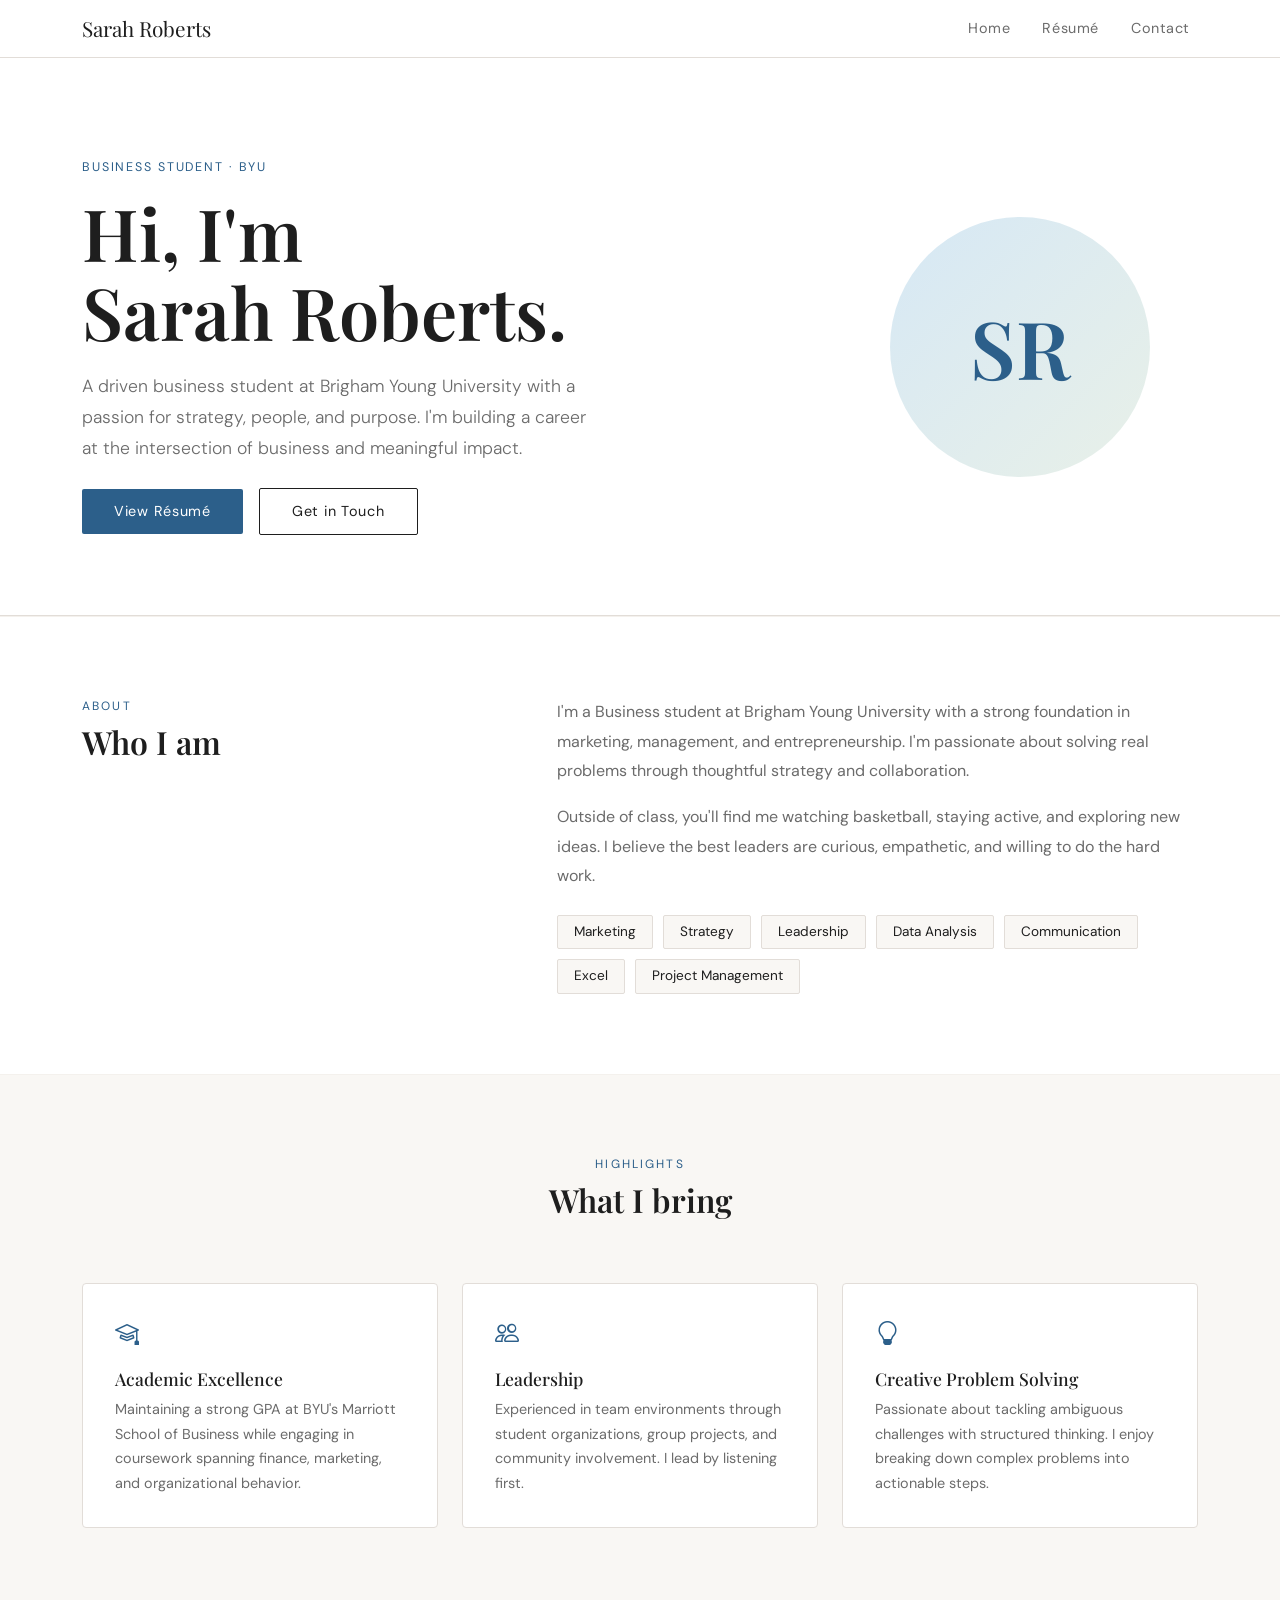
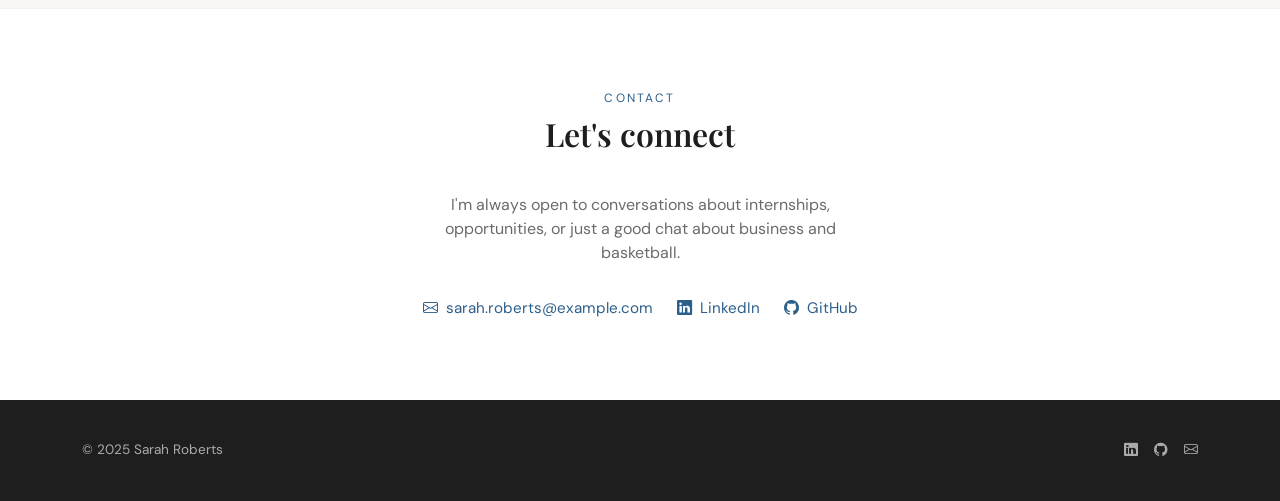
==== index.html @ 3128577d "Add files via upload" ====
<!DOCTYPE html>
<html lang="en">
<head>
  <meta charset="UTF-8" />
  <meta name="viewport" content="width=device-width, initial-scale=1.0" />
  <title>Sarah Roberts</title>
  <link rel="stylesheet" href="https://cdn.jsdelivr.net/npm/bootstrap@5.3.2/dist/css/bootstrap.min.css" />
  <link rel="stylesheet" href="https://cdn.jsdelivr.net/npm/bootstrap-icons@1.11.3/font/bootstrap-icons.min.css" />
  <link href="https://fonts.googleapis.com/css2?family=Playfair+Display:wght@400;600&family=DM+Sans:wght@300;400;500&display=swap" rel="stylesheet" />
  <style>
    :root {
      --cream: #f9f7f4;
      --charcoal: #1e1e1e;
      --mid: #6b6b6b;
      --accent: #2c5f8a;
      --border: #e2ddd8;
    }
    body { font-family: 'DM Sans', sans-serif; background: var(--cream); color: var(--charcoal); }
    nav.navbar { background: #fff; border-bottom: 1px solid var(--border); }
    .navbar-brand { font-family: 'Playfair Display', serif; font-size: 1.3rem; color: var(--charcoal) !important; }
    .nav-link { color: var(--mid) !important; font-size: 0.9rem; letter-spacing: 0.04em; }
    .nav-link:hover { color: var(--accent) !important; }

    .hero { padding: 100px 0 80px; background: #fff; border-bottom: 1px solid var(--border); }
    .hero-eyebrow { font-size: 0.78rem; letter-spacing: 0.15em; text-transform: uppercase; color: var(--accent); margin-bottom: 1rem; }
    .hero h1 { font-family: 'Playfair Display', serif; font-size: clamp(2.8rem, 6vw, 4.5rem); font-weight: 600; line-height: 1.1; margin-bottom: 1.25rem; }
    .hero p.lead { color: var(--mid); font-size: 1.1rem; font-weight: 300; max-width: 520px; line-height: 1.75; }
    .btn-primary-custom { background: var(--accent); color: #fff; border: none; padding: 12px 32px; border-radius: 2px; font-size: 0.9rem; letter-spacing: 0.05em; text-decoration: none; display: inline-block; transition: background 0.2s; }
    .btn-primary-custom:hover { background: #1e4a6e; color: #fff; }
    .btn-outline-custom { border: 1px solid var(--charcoal); color: var(--charcoal); padding: 12px 32px; border-radius: 2px; font-size: 0.9rem; letter-spacing: 0.05em; text-decoration: none; display: inline-block; transition: all 0.2s; margin-left: 12px; }
    .btn-outline-custom:hover { background: var(--charcoal); color: #fff; }

    .section { padding: 80px 0; }
    .section-label { font-size: 0.75rem; letter-spacing: 0.18em; text-transform: uppercase; color: var(--accent); margin-bottom: 0.5rem; }
    .section-title { font-family: 'Playfair Display', serif; font-size: 2rem; font-weight: 600; margin-bottom: 2.5rem; }

    .card-clean { background: #fff; border: 1px solid var(--border); border-radius: 4px; padding: 2rem; height: 100%; transition: box-shadow 0.2s; }
    .card-clean:hover { box-shadow: 0 4px 20px rgba(0,0,0,0.06); }
    .card-icon { font-size: 1.5rem; color: var(--accent); margin-bottom: 1rem; }
    .card-clean h5 { font-family: 'Playfair Display', serif; font-size: 1.1rem; margin-bottom: 0.5rem; }
    .card-clean p { color: var(--mid); font-size: 0.9rem; line-height: 1.7; margin: 0; }

    .skills-grid { display: flex; flex-wrap: wrap; gap: 10px; }
    .skill-tag { background: var(--cream); border: 1px solid var(--border); padding: 6px 16px; border-radius: 2px; font-size: 0.85rem; color: var(--charcoal); }

    .contact-link { color: var(--accent); text-decoration: none; font-size: 0.95rem; }
    .contact-link:hover { text-decoration: underline; }

    footer { background: var(--charcoal); color: #aaa; padding: 40px 0; font-size: 0.85rem; }
    footer a { color: #aaa; text-decoration: none; }
    footer a:hover { color: #fff; }

    .divider { border: none; border-top: 1px solid var(--border); margin: 0; }
  </style>
</head>
<body>

<nav class="navbar navbar-expand-lg sticky-top">
  <div class="container">
    <a class="navbar-brand" href="index.html">Sarah Roberts</a>
    <button class="navbar-toggler" type="button" data-bs-toggle="collapse" data-bs-target="#navMenu">
      <span class="navbar-toggler-icon"></span>
    </button>
    <div class="collapse navbar-collapse justify-content-end" id="navMenu">
      <ul class="navbar-nav gap-3">
        <li class="nav-item"><a class="nav-link" href="index.html">Home</a></li>
        <li class="nav-item"><a class="nav-link" href="resume.html">Résumé</a></li>
        <li class="nav-item"><a class="nav-link" href="mailto:sarah.roberts@example.com">Contact</a></li>
      </ul>
    </div>
  </div>
</nav>

<!-- Hero -->
<section class="hero">
  <div class="container">
    <div class="row align-items-center">
      <div class="col-lg-7">
        <p class="hero-eyebrow">Business Student · BYU</p>
        <h1>Hi, I'm<br>Sarah Roberts.</h1>
        <p class="lead">A driven business student at Brigham Young University with a passion for strategy, people, and purpose. I'm building a career at the intersection of business and meaningful impact.</p>
        <div class="mt-4">
          <a href="resume.html" class="btn-primary-custom">View Résumé</a>
          <a href="mailto:sarah.roberts@example.com" class="btn-outline-custom">Get in Touch</a>
        </div>
      </div>
      <div class="col-lg-4 offset-lg-1 mt-5 mt-lg-0 text-center">
        <div style="width:260px;height:260px;border-radius:50%;background:linear-gradient(135deg,#d6e8f5,#e8f0e8);margin:0 auto;display:flex;align-items:center;justify-content:center;">
          <span style="font-family:'Playfair Display',serif;font-size:5rem;color:var(--accent);font-weight:600;">SR</span>
        </div>
      </div>
    </div>
  </div>
</section>

<hr class="divider" />

<!-- About -->
<section class="section" style="background:#fff;">
  <div class="container">
    <div class="row">
      <div class="col-md-4">
        <p class="section-label">About</p>
        <h2 class="section-title">Who I am</h2>
      </div>
      <div class="col-md-7 offset-md-1">
        <p style="color:var(--mid);line-height:1.85;font-size:1rem;">I'm a Business student at Brigham Young University with a strong foundation in marketing, management, and entrepreneurship. I'm passionate about solving real problems through thoughtful strategy and collaboration.</p>
        <p style="color:var(--mid);line-height:1.85;font-size:1rem;margin-top:1rem;">Outside of class, you'll find me watching basketball, staying active, and exploring new ideas. I believe the best leaders are curious, empathetic, and willing to do the hard work.</p>
        <div class="mt-4">
          <div class="skills-grid">
            <span class="skill-tag">Marketing</span>
            <span class="skill-tag">Strategy</span>
            <span class="skill-tag">Leadership</span>
            <span class="skill-tag">Data Analysis</span>
            <span class="skill-tag">Communication</span>
            <span class="skill-tag">Excel</span>
            <span class="skill-tag">Project Management</span>
          </div>
        </div>
      </div>
    </div>
  </div>
</section>

<hr class="divider" />

<!-- Highlights -->
<section class="section" style="background:var(--cream);">
  <div class="container">
    <p class="section-label text-center">Highlights</p>
    <h2 class="section-title text-center">What I bring</h2>
    <div class="row g-4 mt-1">
      <div class="col-md-4">
        <div class="card-clean">
          <div class="card-icon"><i class="bi bi-mortarboard"></i></div>
          <h5>Academic Excellence</h5>
          <p>Maintaining a strong GPA at BYU's Marriott School of Business while engaging in coursework spanning finance, marketing, and organizational behavior.</p>
        </div>
      </div>
      <div class="col-md-4">
        <div class="card-clean">
          <div class="card-icon"><i class="bi bi-people"></i></div>
          <h5>Leadership</h5>
          <p>Experienced in team environments through student organizations, group projects, and community involvement. I lead by listening first.</p>
        </div>
      </div>
      <div class="col-md-4">
        <div class="card-clean">
          <div class="card-icon"><i class="bi bi-lightbulb"></i></div>
          <h5>Creative Problem Solving</h5>
          <p>Passionate about tackling ambiguous challenges with structured thinking. I enjoy breaking down complex problems into actionable steps.</p>
        </div>
      </div>
    </div>
  </div>
</section>

<hr class="divider" />

<!-- Contact -->
<section class="section" style="background:#fff;">
  <div class="container text-center">
    <p class="section-label">Contact</p>
    <h2 class="section-title">Let's connect</h2>
    <p style="color:var(--mid);max-width:440px;margin:0 auto 2rem;">I'm always open to conversations about internships, opportunities, or just a good chat about business and basketball.</p>
    <div class="d-flex justify-content-center gap-4 flex-wrap">
      <a href="mailto:sarah.roberts@example.com" class="contact-link"><i class="bi bi-envelope me-2"></i>sarah.roberts@example.com</a>
      <a href="https://linkedin.com/in/sarah-roberts" class="contact-link" target="_blank"><i class="bi bi-linkedin me-2"></i>LinkedIn</a>
      <a href="https://github.com/sarahroberts" class="contact-link" target="_blank"><i class="bi bi-github me-2"></i>GitHub</a>
    </div>
  </div>
</section>

<footer>
  <div class="container d-flex justify-content-between align-items-center flex-wrap gap-2">
    <span>© 2025 Sarah Roberts</span>
    <div class="d-flex gap-3">
      <a href="https://linkedin.com/in/sarah-roberts" target="_blank"><i class="bi bi-linkedin"></i></a>
      <a href="https://github.com/sarahroberts" target="_blank"><i class="bi bi-github"></i></a>
      <a href="mailto:sarah.roberts@example.com"><i class="bi bi-envelope"></i></a>
    </div>
  </div>
</footer>

<script src="https://cdn.jsdelivr.net/npm/bootstrap@5.3.2/dist/js/bootstrap.bundle.min.js"></script>
</body>
</html>
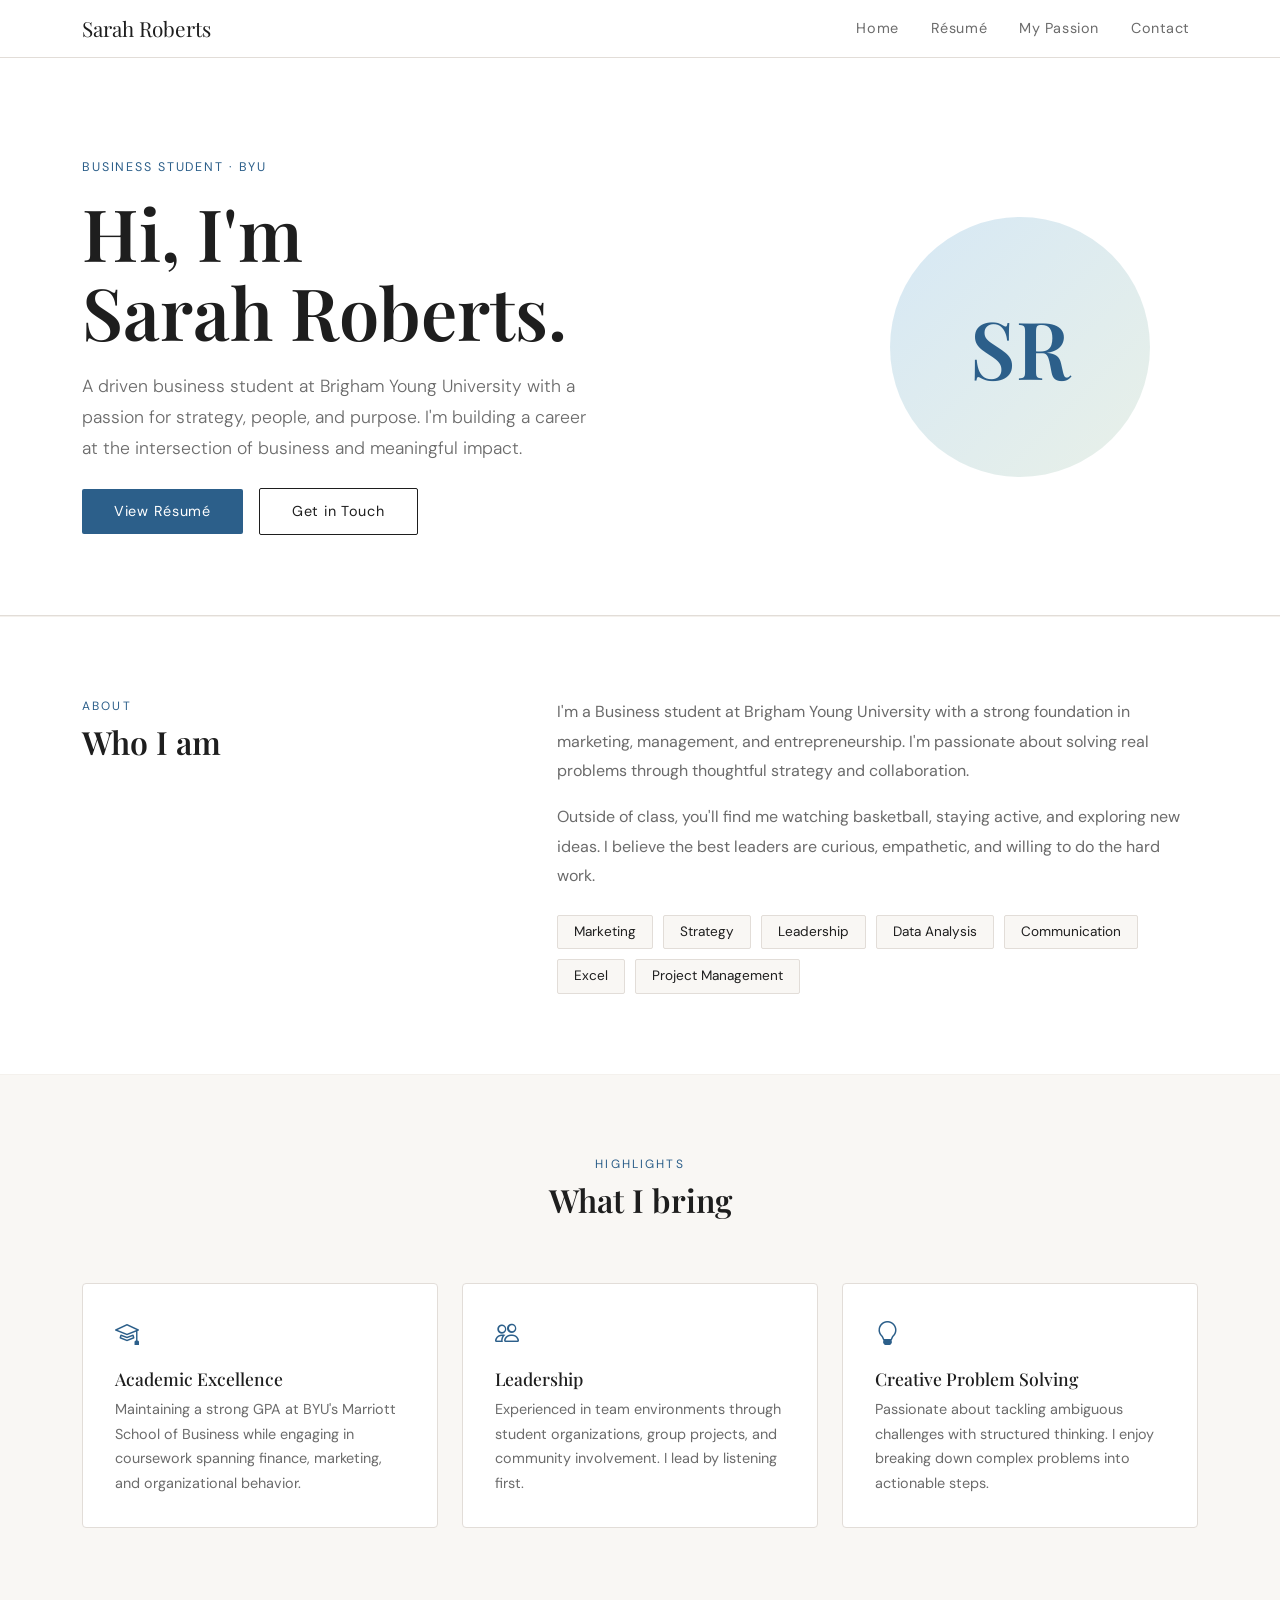
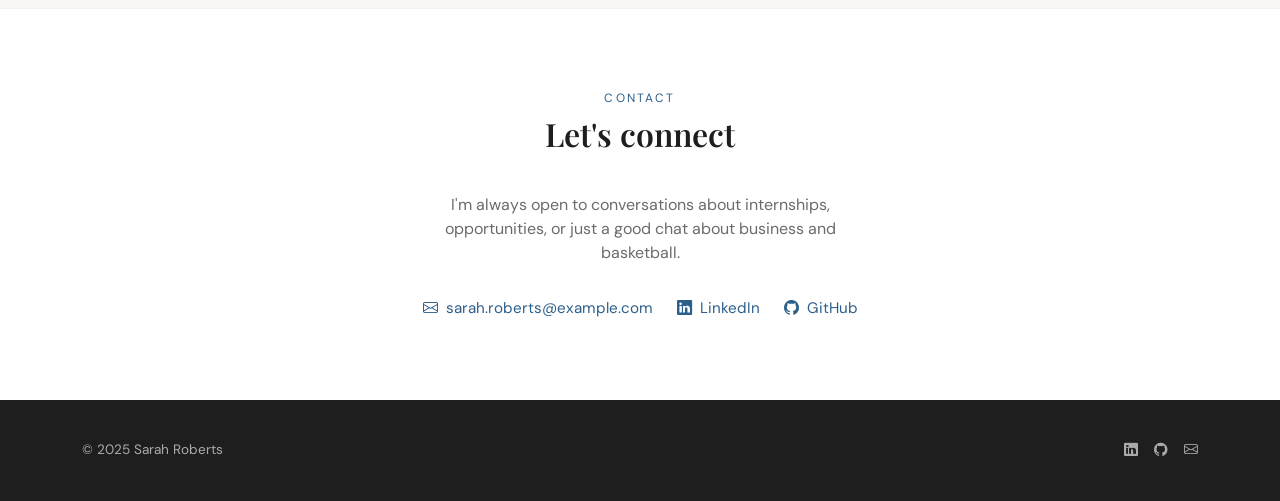
==== commit a3d15b7c: "Add 'My Passion' link to navigation menu" ====
--- a/index.html
+++ b/index.html
@@ -65,6 +65,7 @@
       <ul class="navbar-nav gap-3">
         <li class="nav-item"><a class="nav-link" href="index.html">Home</a></li>
         <li class="nav-item"><a class="nav-link" href="resume.html">Résumé</a></li>
+        <li class="nav-item"><a class="nav-link" href="sports.html">My Passion</a></li>
         <li class="nav-item"><a class="nav-link" href="mailto:sarah.roberts@example.com">Contact</a></li>
       </ul>
     </div>
